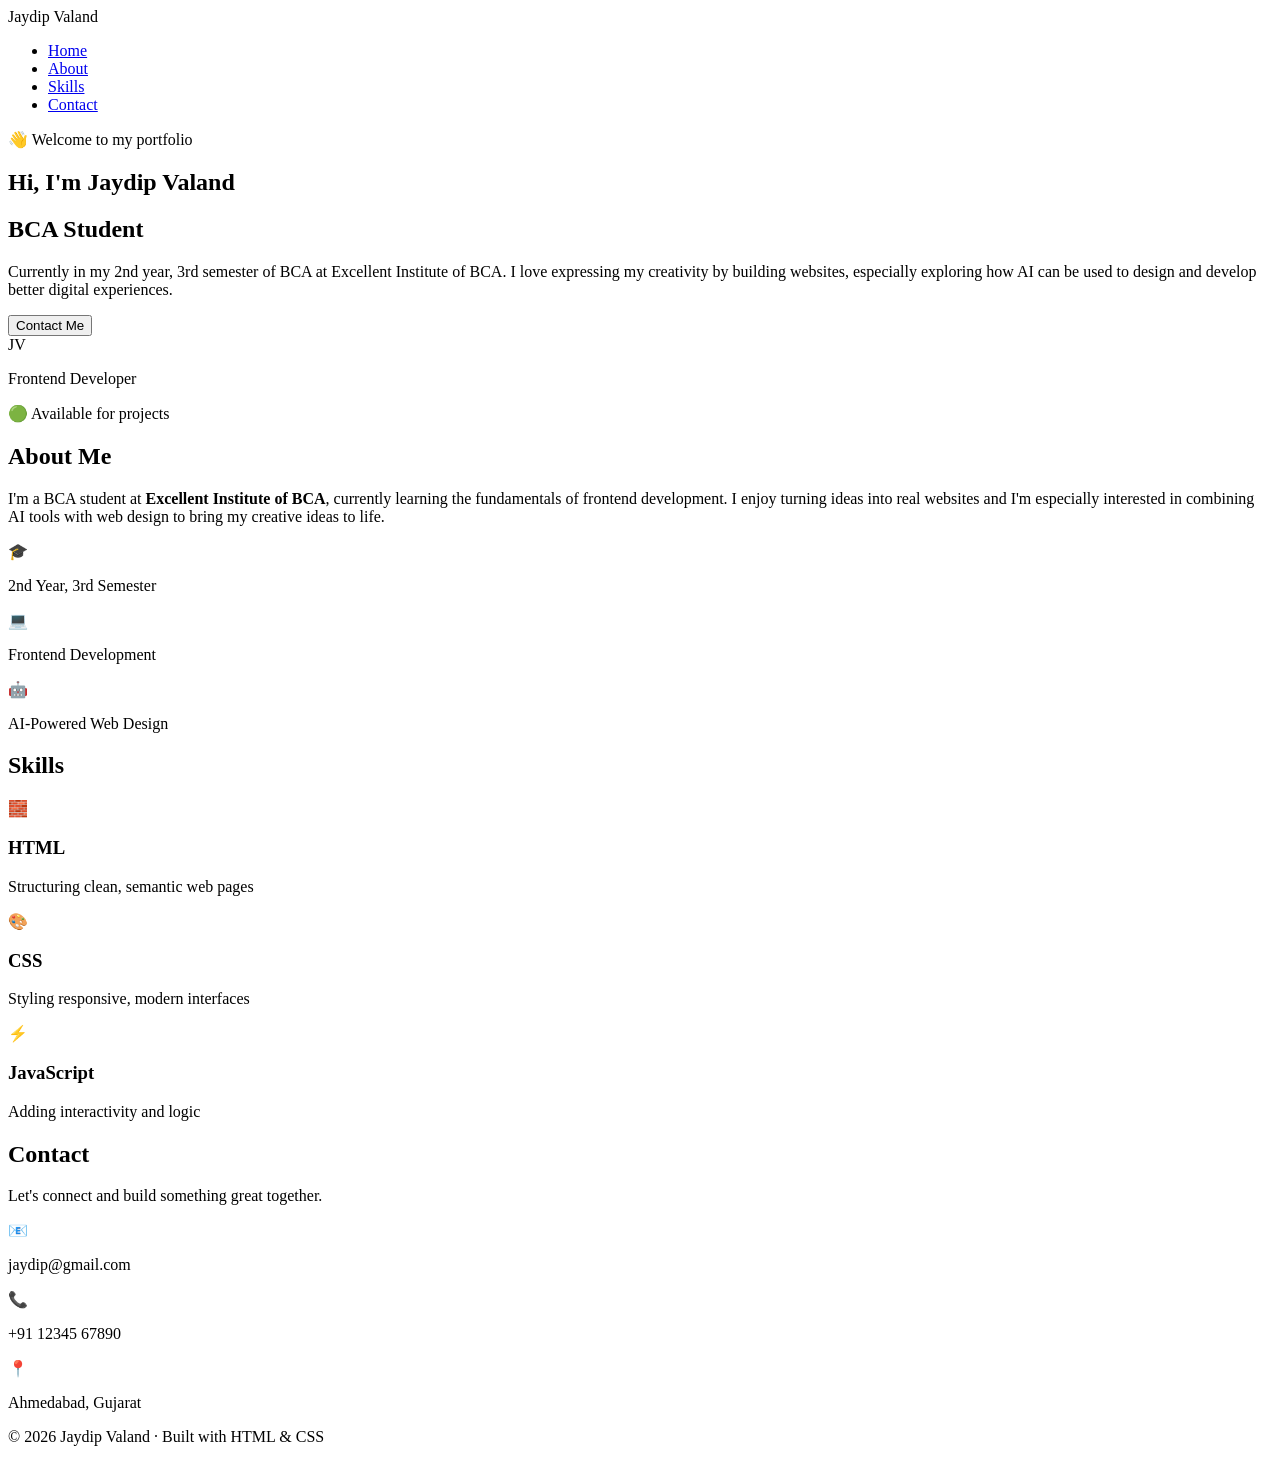
==== Student-Portfolio-day1/index.html @ cbe18534 "Rename index.html to index.html" ====
<!DOCTYPE html>
<html lang="en">
<head>
  <meta charset="UTF-8">
  <meta name="viewport" content="width=device-width, initial-scale=1.0">
  <title>Jaydip Valand | Portfolio</title>
  <link rel="preconnect" href="https://fonts.googleapis.com">
  <link href="https://fonts.googleapis.com/css2?family=Poppins:wght@400;500;600;700;800&family=Inter:wght@400;500;600&display=swap" rel="stylesheet">
  <link rel="stylesheet" href="style.css">
</head>
<body>

  <!-- Navbar -->
  <nav>
    <div class="logo">Jaydip Valand</div>
    <ul class="nav-links">
      <li><a href="#home">Home</a></li>
      <li><a href="#about">About</a></li>
      <li><a href="#skills">Skills</a></li>
      <li><a href="#contact">Contact</a></li>
    </ul>
  </nav>

  <!-- Hero Section -->
  <section id="home" class="hero">
    <div class="hero-text">
      <span class="badge">👋 Welcome to my portfolio</span>
      <h1>Hi, I'm Jaydip Valand</h1>
      <h2>BCA Student</h2>
      <p>
        Currently in my 2nd year, 3rd semester of BCA at Excellent Institute of BCA.
        I love expressing my creativity by building websites, especially exploring how AI
        can be used to design and develop better digital experiences.
      </p>
      <a href="#contact"><button class="btn-primary">Contact Me</button></a>
    </div>
    <div class="hero-visual">
      <div class="hero-card">
        <div class="hero-avatar">JV</div>
        <p class="hero-role">Frontend Developer</p>
        <p class="hero-status">🟢 Available for projects</p>
      </div>
    </div>
  </section>

  <!-- About Section -->
  <section id="about" class="about">
    <h2 class="section-title">About Me</h2>
    <div class="about-content">
      <p>
        I'm a BCA student at <strong>Excellent Institute of BCA</strong>, currently learning the fundamentals
        of frontend development. I enjoy turning ideas into real websites and I'm especially
        interested in combining AI tools with web design to bring my creative ideas to life.
      </p>
      <div class="about-grid">
        <div class="about-item">
          <span class="about-icon">🎓</span>
          <p>2nd Year, 3rd Semester</p>
        </div>
        <div class="about-item">
          <span class="about-icon">💻</span>
          <p>Frontend Development</p>
        </div>
        <div class="about-item">
          <span class="about-icon">🤖</span>
          <p>AI-Powered Web Design</p>
        </div>
      </div>
    </div>
  </section>

  <!-- Skills Section -->
  <section id="skills" class="skills">
    <h2 class="section-title">Skills</h2>
    <div class="skills-grid">
      <div class="skill-card">
        <span class="skill-icon">🧱</span>
        <h3>HTML</h3>
        <p>Structuring clean, semantic web pages</p>
      </div>
      <div class="skill-card">
        <span class="skill-icon">🎨</span>
        <h3>CSS</h3>
        <p>Styling responsive, modern interfaces</p>
      </div>
      <div class="skill-card">
        <span class="skill-icon">⚡</span>
        <h3>JavaScript</h3>
        <p>Adding interactivity and logic</p>
      </div>
    </div>
  </section>

  <!-- Contact Section -->
  <section id="contact" class="contact">
    <h2 class="section-title">Contact</h2>
    <p class="contact-sub">Let's connect and build something great together.</p>
    <div class="contact-grid">
      <div class="contact-item">
        <span class="contact-icon">📧</span>
        <p>jaydip@gmail.com</p>
      </div>
      <div class="contact-item">
        <span class="contact-icon">📞</span>
        <p>+91 12345 67890</p>
      </div>
      <div class="contact-item">
        <span class="contact-icon">📍</span>
        <p>Ahmedabad, Gujarat</p>
      </div>
    </div>
  </section>

  <footer>
    <p>&copy; 2026 Jaydip Valand &middot; Built with HTML &amp; CSS</p>
  </footer>

</body>
</html>
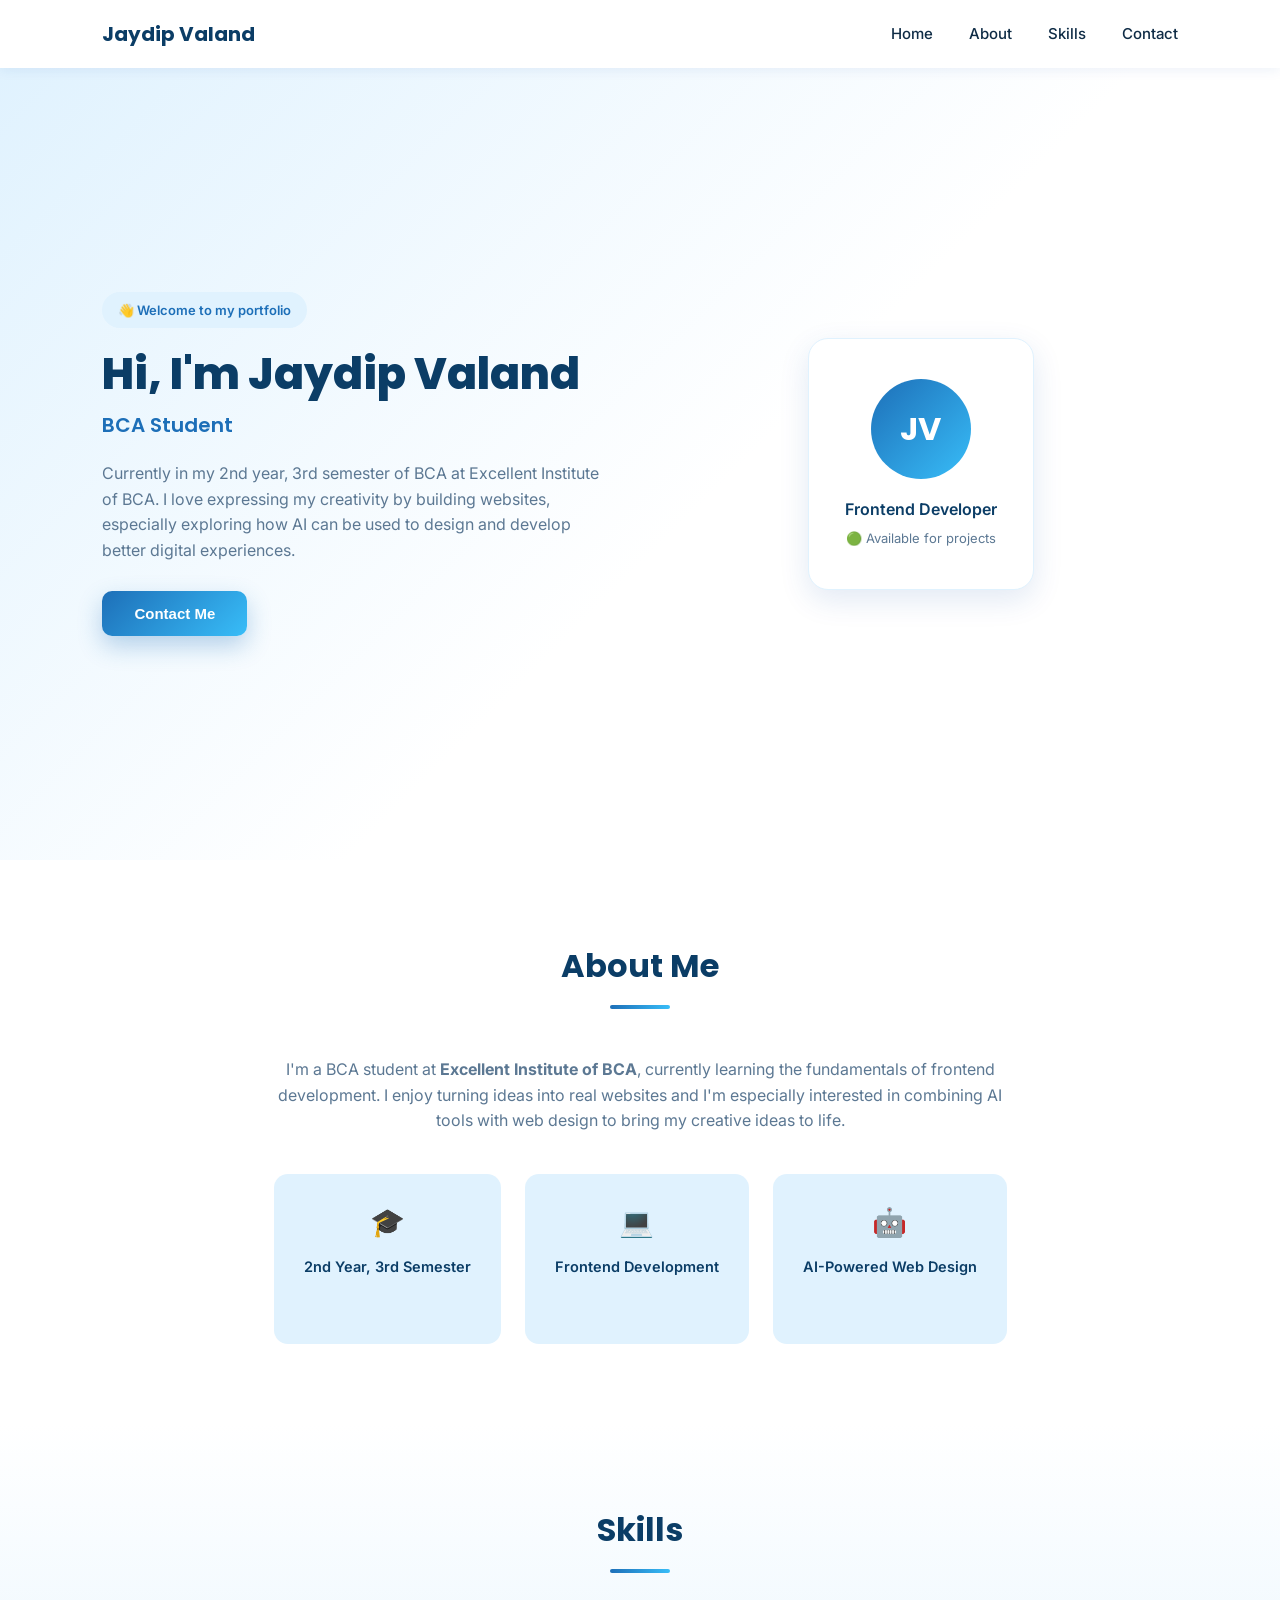
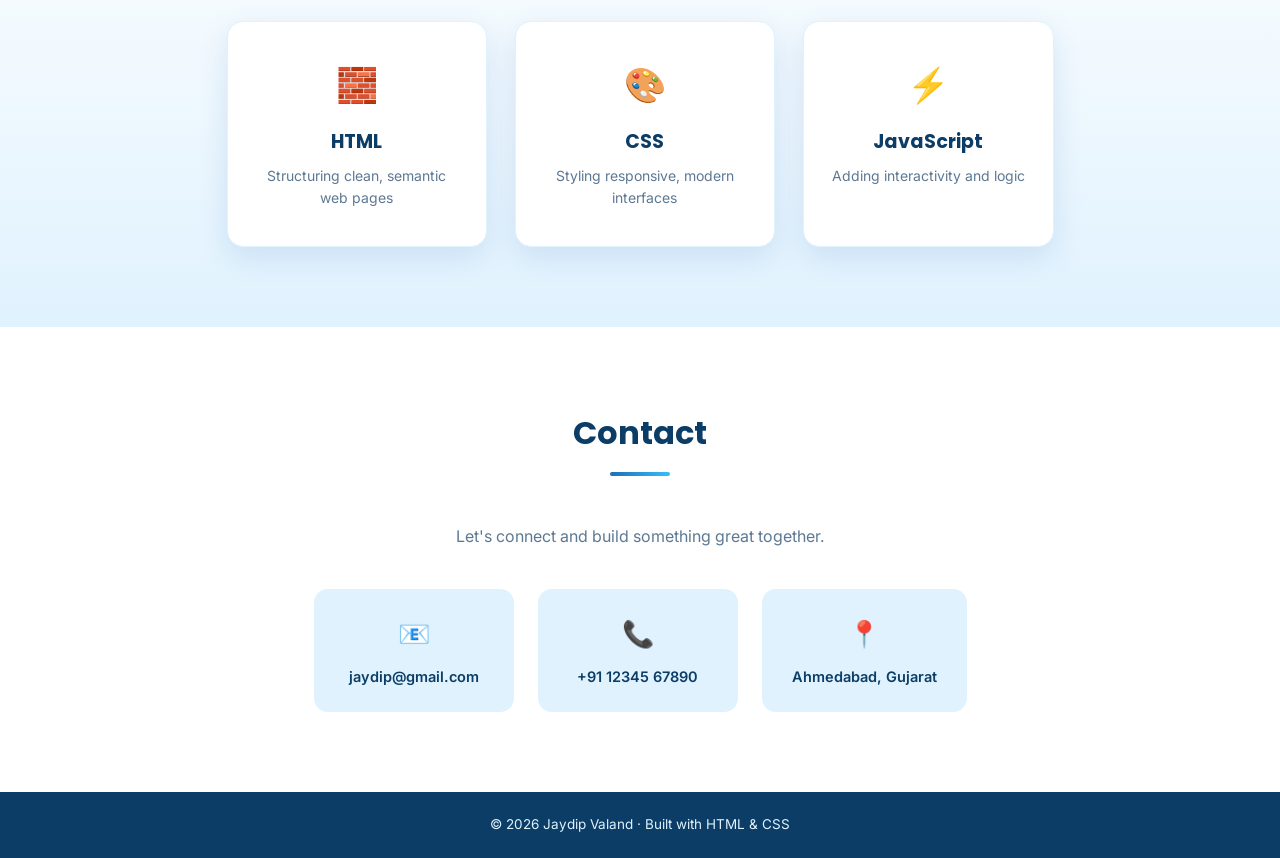
==== commit 0de6acb3: "Add files via upload" ====
--- a/Student-Portfolio-day1/index.html
+++ b/Student-Portfolio-day1/index.html
@@ -116,4 +116,4 @@
   </footer>
 
 </body>
-</html>
+</html>
--- a/Student-Portfolio-day1/style.css
+++ b/Student-Portfolio-day1/style.css
@@ -0,0 +1,377 @@
+:root{
+  --navy:#0B3D66;
+  --blue:#1D6FB8;
+  --sky:#38BDF8;
+  --sky-light:#E0F2FE;
+  --white:#FFFFFF;
+  --text-dark:#0F2C46;
+  --text-muted:#5C7893;
+  --shadow: 0 10px 30px rgba(13,71,161,0.12);
+}
+
+*{
+  margin:0;
+  padding:0;
+  box-sizing:border-box;
+}
+
+html{
+  scroll-behavior:smooth;
+}
+
+body{
+  font-family:'Inter', sans-serif;
+  color:var(--text-dark);
+  background:var(--white);
+  line-height:1.6;
+}
+
+h1, h2, h3{
+  font-family:'Poppins', sans-serif;
+}
+
+section{
+  padding:80px 8%;
+}
+
+.section-title{
+  font-size:32px;
+  font-weight:700;
+  color:var(--navy);
+  text-align:center;
+  margin-bottom:48px;
+  position:relative;
+}
+
+.section-title::after{
+  content:"";
+  display:block;
+  width:60px;
+  height:4px;
+  background:linear-gradient(90deg, var(--blue), var(--sky));
+  margin:14px auto 0;
+  border-radius:4px;
+}
+
+/* Navbar */
+nav{
+  position:sticky;
+  top:0;
+  z-index:100;
+  display:flex;
+  justify-content:space-between;
+  align-items:center;
+  padding:18px 8%;
+  background:var(--white);
+  box-shadow:0 2px 12px rgba(13,71,161,0.08);
+}
+
+.logo{
+  font-family:'Poppins', sans-serif;
+  font-weight:700;
+  font-size:20px;
+  color:var(--navy);
+}
+
+.nav-links{
+  list-style:none;
+  display:flex;
+  gap:36px;
+}
+
+.nav-links a{
+  text-decoration:none;
+  color:var(--text-dark);
+  font-weight:500;
+  font-size:15px;
+  position:relative;
+  transition:color .2s ease;
+}
+
+.nav-links a::after{
+  content:"";
+  position:absolute;
+  left:0;
+  bottom:-6px;
+  width:0%;
+  height:2px;
+  background:var(--sky);
+  transition:width .25s ease;
+}
+
+.nav-links a:hover{
+  color:var(--blue);
+}
+
+.nav-links a:hover::after{
+  width:100%;
+}
+
+/* Hero */
+.hero{
+  display:flex;
+  align-items:center;
+  justify-content:space-between;
+  gap:48px;
+  min-height:88vh;
+  background:linear-gradient(135deg, var(--sky-light) 0%, var(--white) 55%);
+  flex-wrap:wrap;
+}
+
+.hero-text{
+  flex:1;
+  min-width:320px;
+}
+
+.badge{
+  display:inline-block;
+  background:var(--sky-light);
+  color:var(--blue);
+  font-size:13px;
+  font-weight:600;
+  padding:8px 16px;
+  border-radius:30px;
+  margin-bottom:20px;
+}
+
+.hero-text h1{
+  font-size:44px;
+  font-weight:800;
+  color:var(--navy);
+  margin-bottom:8px;
+  line-height:1.2;
+}
+
+.hero-text h2{
+  font-size:20px;
+  font-weight:600;
+  color:var(--blue);
+  margin-bottom:20px;
+}
+
+.hero-text p{
+  font-size:16px;
+  color:var(--text-muted);
+  max-width:520px;
+  margin-bottom:28px;
+}
+
+.btn-primary{
+  background:linear-gradient(135deg, var(--blue), var(--sky));
+  color:var(--white);
+  border:none;
+  padding:14px 32px;
+  border-radius:10px;
+  font-size:15px;
+  font-weight:600;
+  cursor:pointer;
+  box-shadow:0 10px 24px rgba(29,111,184,0.3);
+  transition:transform .2s ease, box-shadow .2s ease;
+}
+
+.btn-primary:hover{
+  transform:translateY(-3px);
+  box-shadow:0 14px 30px rgba(29,111,184,0.4);
+}
+
+.hero-visual{
+  flex:1;
+  min-width:280px;
+  display:flex;
+  justify-content:center;
+}
+
+.hero-card{
+  background:var(--white);
+  border-radius:20px;
+  padding:40px 36px;
+  text-align:center;
+  box-shadow:var(--shadow);
+  border:1px solid var(--sky-light);
+  max-width:280px;
+}
+
+.hero-avatar{
+  width:100px;
+  height:100px;
+  margin:0 auto 18px;
+  border-radius:50%;
+  background:linear-gradient(135deg, var(--blue), var(--sky));
+  color:var(--white);
+  font-size:32px;
+  font-weight:700;
+  font-family:'Poppins', sans-serif;
+  display:flex;
+  align-items:center;
+  justify-content:center;
+}
+
+.hero-role{
+  font-weight:600;
+  color:var(--navy);
+  margin-bottom:6px;
+}
+
+.hero-status{
+  font-size:13px;
+  color:var(--text-muted);
+}
+
+/* About */
+.about{
+  background:var(--white);
+}
+
+.about-content p{
+  max-width:760px;
+  margin:0 auto 40px;
+  text-align:center;
+  color:var(--text-muted);
+  font-size:16px;
+}
+
+.about-grid{
+  display:flex;
+  justify-content:center;
+  gap:24px;
+  flex-wrap:wrap;
+}
+
+.about-item{
+  background:var(--sky-light);
+  border-radius:14px;
+  padding:26px 30px;
+  text-align:center;
+  min-width:180px;
+  transition:transform .2s ease;
+}
+
+.about-item:hover{
+  transform:translateY(-4px);
+}
+
+.about-icon{
+  font-size:28px;
+  display:block;
+  margin-bottom:10px;
+}
+
+.about-item p{
+  font-weight:600;
+  color:var(--navy);
+  font-size:14.5px;
+}
+
+/* Skills */
+.skills{
+  background:linear-gradient(180deg, var(--white), var(--sky-light));
+}
+
+.skills-grid{
+  display:flex;
+  justify-content:center;
+  gap:28px;
+  flex-wrap:wrap;
+}
+
+.skill-card{
+  background:var(--white);
+  border-radius:16px;
+  padding:36px 28px;
+  text-align:center;
+  min-width:220px;
+  max-width:260px;
+  box-shadow:var(--shadow);
+  border:1px solid var(--sky-light);
+  transition:transform .2s ease, box-shadow .2s ease;
+}
+
+.skill-card:hover{
+  transform:translateY(-6px);
+  box-shadow:0 16px 36px rgba(29,111,184,0.2);
+}
+
+.skill-icon{
+  font-size:34px;
+  display:block;
+  margin-bottom:14px;
+}
+
+.skill-card h3{
+  color:var(--navy);
+  font-size:19px;
+  margin-bottom:8px;
+}
+
+.skill-card p{
+  color:var(--text-muted);
+  font-size:14px;
+}
+
+/* Contact */
+.contact{
+  background:var(--white);
+  text-align:center;
+}
+
+.contact-sub{
+  color:var(--text-muted);
+  margin-bottom:40px;
+}
+
+.contact-grid{
+  display:flex;
+  justify-content:center;
+  gap:24px;
+  flex-wrap:wrap;
+}
+
+.contact-item{
+  background:var(--sky-light);
+  border-radius:14px;
+  padding:24px 30px;
+  min-width:200px;
+}
+
+.contact-icon{
+  font-size:26px;
+  display:block;
+  margin-bottom:10px;
+}
+
+.contact-item p{
+  color:var(--navy);
+  font-weight:600;
+  font-size:14.5px;
+}
+
+/* Footer */
+footer{
+  background:var(--navy);
+  color:var(--sky-light);
+  text-align:center;
+  padding:22px 8%;
+  font-size:13.5px;
+}
+
+/* Responsive */
+@media (max-width:768px){
+  nav{
+    flex-direction:column;
+    gap:14px;
+  }
+  .nav-links{
+    gap:20px;
+  }
+  .hero{
+    text-align:center;
+    padding-top:48px;
+  }
+  .hero-text p{
+    margin-left:auto;
+    margin-right:auto;
+  }
+  section{
+    padding:60px 6%;
+  }
+}
